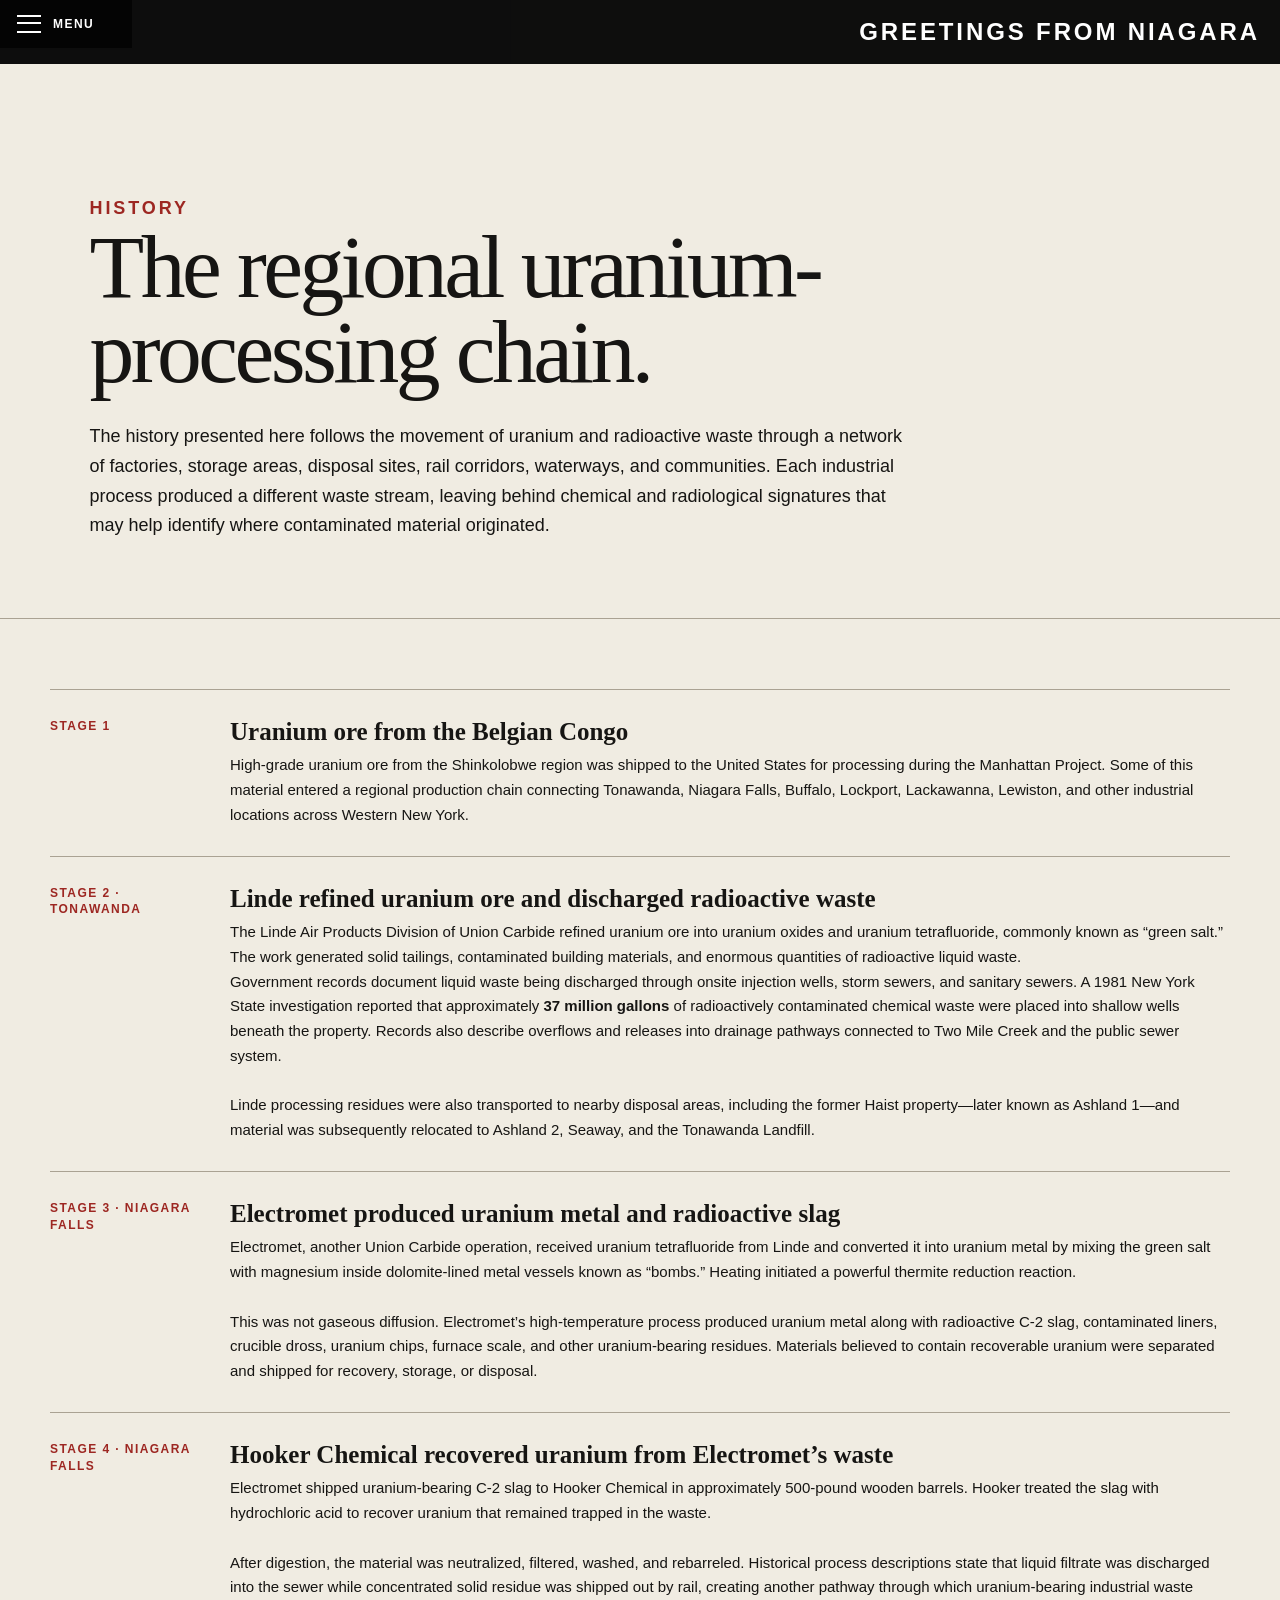
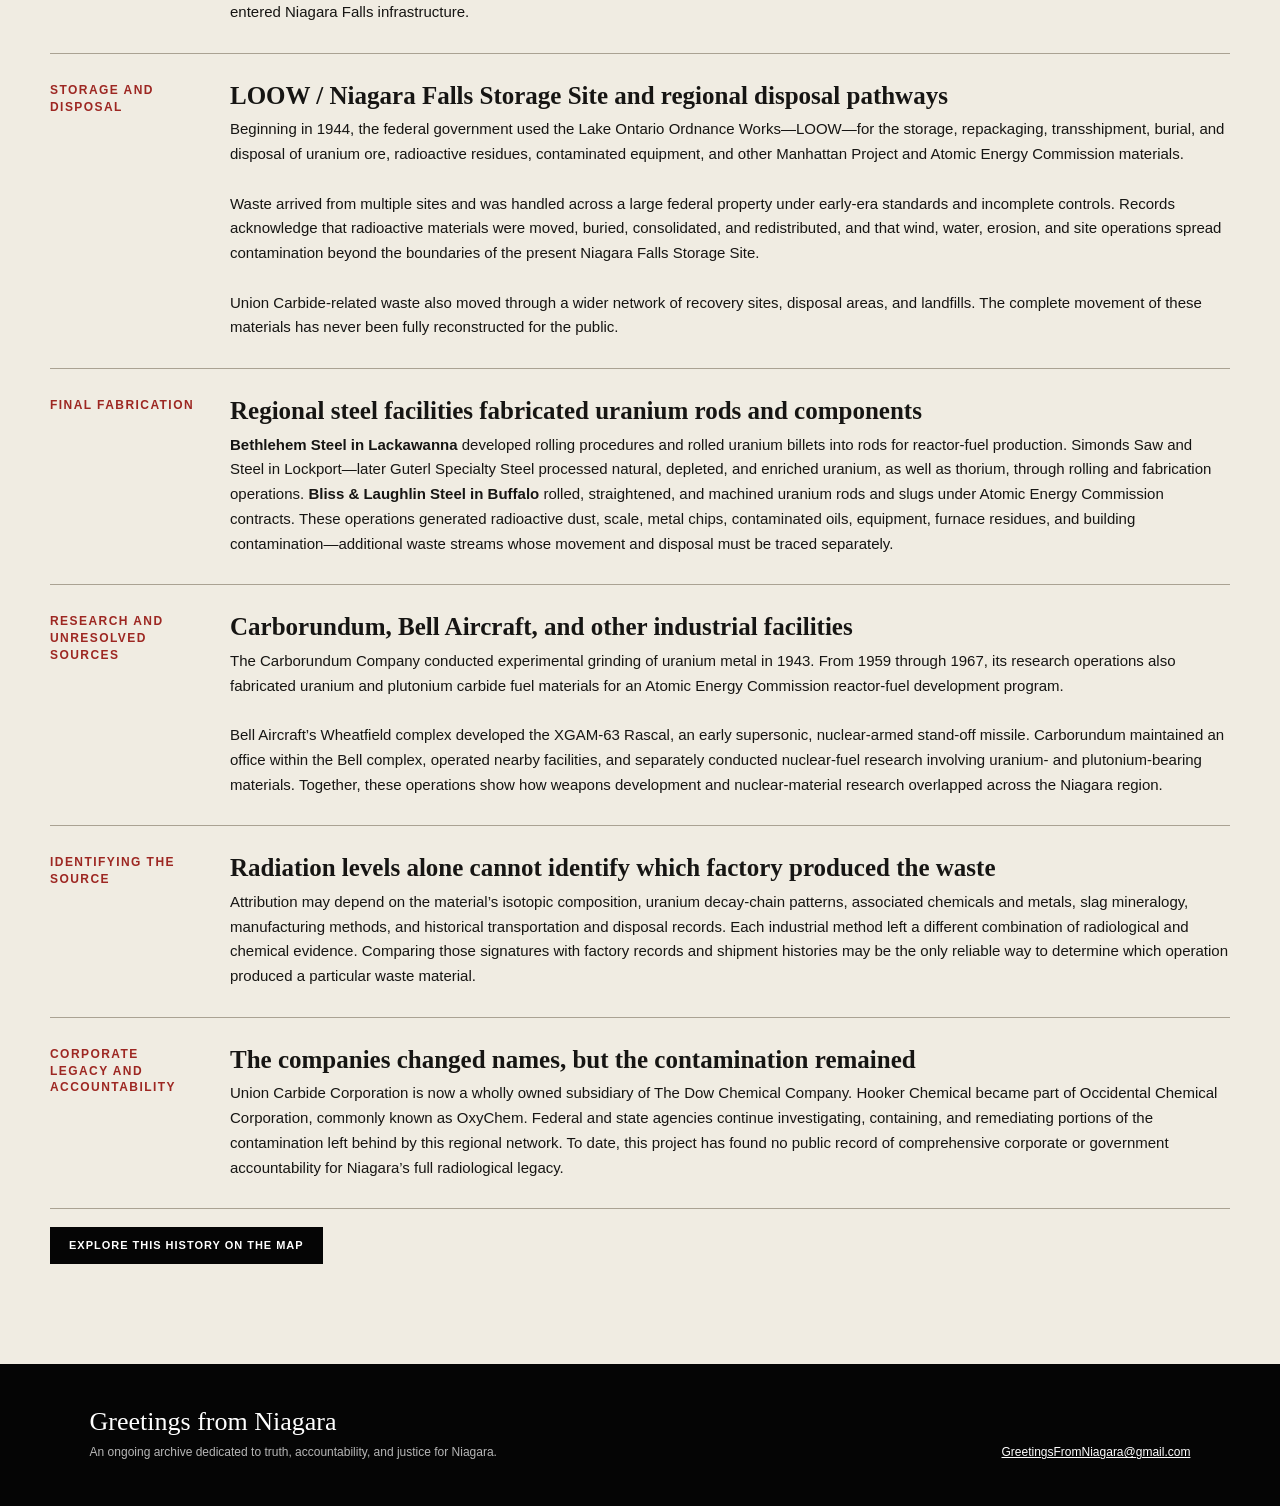
==== history.html @ c81a0058 "Add files via upload" ====
<!doctype html>
<html lang="en">
<head>
<meta charset="utf-8">
<meta name="viewport" content="width=device-width,initial-scale=1">
<title>History | Greetings from Niagara</title>
<meta name="description" content="The regional uranium-processing chain and industrial history.">
<link rel="stylesheet" href="site.css?v=1.3">
<link rel="stylesheet" href="animations.css?v=1.216">
</head>
<body class="site-page">

<button class="global-menu-button" type="button" aria-expanded="false" aria-controls="globalSiteMenu">
  <span class="global-menu-lines" aria-hidden="true"></span>
  <span>MENU</span>
</button>
<div id="globalSiteMenu" class="global-menu" hidden>
  <div class="global-menu-backdrop" data-close-menu></div>
  <div class="global-menu-panel" role="dialog" aria-modal="true" aria-label="Website menu">
    <button class="global-menu-close" type="button" aria-label="Close menu" data-close-menu>×</button>
    <p class="global-menu-kicker">GREETINGS FROM NIAGARA</p>
    <nav class="global-menu-nav" aria-label="Main navigation"><a href="index.html">Interactive Map</a>
<a href="about.html">About</a>
<a class="active" href="history.html">History</a>
<a href="voices.html">Voices from Niagara</a>
<a href="share.html">Share Your Story</a>
<a href="archive.html">The Evidence</a>
<a href="reca-eeoicpa.html">RECA &amp; EEOICPA</a>
<a href="necra.html">Survey Updates &amp; Resources</a>
<a href="exhibitions.html">Exhibitions</a>
<a href="contact.html">Contact</a></nav>

    <div class="global-menu-social" aria-label="Social media and sharing">
      <p class="global-menu-social-title">FOLLOW / SHARE</p>
      <div class="global-menu-social-links">
        <a href="https://www.instagram.com/natalia.neuhaus/" target="_blank" rel="noopener noreferrer">Instagram</a>
        <button type="button" data-share-action="facebook">Facebook</button>
        <button type="button" data-share-action="x">X</button>
        <button type="button" data-share-action="copy">Copy link</button>
        <button type="button" data-share-action="email">Email</button>
      </div>
    </div>

  </div>
</div>

<header class="site-header">
  <a class="site-wordmark" href="index.html">GREETINGS FROM NIAGARA</a>
</header>
<main class="site-main">

<section class="page-intro">
  <p class="site-eyebrow">HISTORY</p>
  <h1>The regional uranium-processing chain.</h1>
  <p>The history presented here follows the movement of uranium and radioactive waste through a network of factories, storage areas, disposal sites, rail corridors, waterways, and communities. Each industrial process produced a different waste stream, leaving behind chemical and radiological signatures that may help identify where contaminated material originated.</p>
</section>
<section class="content-wrap">
  <div class="timeline">

    <article class="timeline-item">
      <div class="timeline-year">Stage 1</div>
      <div>
        <h3>Uranium ore from the Belgian Congo</h3>
        <p>High-grade uranium ore from the Shinkolobwe region was shipped to the United States for processing during the Manhattan Project. Some of this material entered a regional production chain connecting Tonawanda, Niagara Falls, Buffalo, Lockport, Lackawanna, Lewiston, and other industrial locations across Western New York.</p>
      </div>
    </article>

    <article class="timeline-item">
      <div class="timeline-year">Stage 2 · Tonawanda</div>
      <div>
        <h3>Linde refined uranium ore and discharged radioactive waste</h3>
        <p>The Linde Air Products Division of Union Carbide refined uranium ore into uranium oxides and uranium tetrafluoride, commonly known as “green salt.” The work generated solid tailings, contaminated building materials, and enormous quantities of radioactive liquid waste.</p>
        <p>Government records document liquid waste being discharged through onsite injection wells, storm sewers, and sanitary sewers. A 1981 New York State investigation reported that approximately <strong>37 million gallons</strong> of radioactively contaminated chemical waste were placed into shallow wells beneath the property. Records also describe overflows and releases into drainage pathways connected to Two Mile Creek and the public sewer system.</p>
        <p>&nbsp;</p><p>Linde processing residues were also transported to nearby disposal areas, including the former Haist property—later known as Ashland 1—and material was subsequently relocated to Ashland 2, Seaway, and the Tonawanda Landfill.</p>
      </div>
    </article>

    <article class="timeline-item">
      <div class="timeline-year">Stage 3 · Niagara Falls</div>
      <div>
        <h3>Electromet produced uranium metal and radioactive slag</h3>
        <p>Electromet, another Union Carbide operation, received uranium tetrafluoride from Linde and converted it into uranium metal by mixing the green salt with magnesium inside dolomite-lined metal vessels known as “bombs.” Heating initiated a powerful thermite reduction reaction.</p>
        <p>&nbsp;</p><p>This was not gaseous diffusion. Electromet’s high-temperature process produced uranium metal along with radioactive C-2 slag, contaminated liners, crucible dross, uranium chips, furnace scale, and other uranium-bearing residues. Materials believed to contain recoverable uranium were separated and shipped for recovery, storage, or disposal.</p>
      </div>
    </article>

    <article class="timeline-item">
      <div class="timeline-year">Stage 4 · Niagara Falls</div>
      <div>
        <h3>Hooker Chemical recovered uranium from Electromet’s waste</h3>
        <p>Electromet shipped uranium-bearing C-2 slag to Hooker Chemical in approximately 500-pound wooden barrels. Hooker treated the slag with hydrochloric acid to recover uranium that remained trapped in the waste.</p>
        <p>&nbsp;</p><p>After digestion, the material was neutralized, filtered, washed, and rebarreled. Historical process descriptions state that liquid filtrate was discharged into the sewer while concentrated solid residue was shipped out by rail, creating another pathway through which uranium-bearing industrial waste entered Niagara Falls infrastructure.</p>
      </div>
    </article>

    <article class="timeline-item">
      <div class="timeline-year">Storage and disposal</div>
      <div>
        <h3>LOOW / Niagara Falls Storage Site and regional disposal pathways</h3>
        <p>Beginning in 1944, the federal government used the Lake Ontario Ordnance Works—LOOW—for the storage, repackaging, transshipment, burial, and disposal of uranium ore, radioactive residues, contaminated equipment, and other Manhattan Project and Atomic Energy Commission materials.</p>
        <p>&nbsp;</p><p>Waste arrived from multiple sites and was handled across a large federal property under early-era standards and incomplete controls. Records acknowledge that radioactive materials were moved, buried, consolidated, and redistributed, and that wind, water, erosion, and site operations spread contamination beyond the boundaries of the present Niagara Falls Storage Site.</p>
        <p>&nbsp;</p><p>Union Carbide-related waste also moved through a wider network of recovery sites, disposal areas, and landfills. The complete movement of these materials has never been fully reconstructed for the public.</p>
      </div>
    </article>

    <article class="timeline-item">
      <div class="timeline-year">Final fabrication</div>
      <div>
        <h3>Regional steel facilities fabricated uranium rods and components</h3>
        <p><strong>Bethlehem Steel in Lackawanna</strong> developed rolling procedures and rolled uranium billets into rods for reactor-fuel production. Simonds Saw and Steel in Lockport—later Guterl Specialty Steel</strong> processed natural, depleted, and enriched uranium, as well as thorium, through rolling and fabrication operations. <strong>Bliss &amp; Laughlin Steel in Buffalo</strong> rolled, straightened, and machined uranium rods and slugs under Atomic Energy Commission contracts. These operations generated radioactive dust, scale, metal chips, contaminated oils, equipment, furnace residues, and building contamination—additional waste streams whose movement and disposal must be traced separately.</p>
      </div>
    </article>

    <article class="timeline-item">
      <div class="timeline-year">Research and unresolved sources</div>
      <div>
        <h3>Carborundum, Bell Aircraft, and other industrial facilities</h3>
        <p>The Carborundum Company conducted experimental grinding of uranium metal in 1943. From 1959 through 1967, its research operations also fabricated uranium and plutonium carbide fuel materials for an Atomic Energy Commission reactor-fuel development program.</p>
       <p>&nbsp;</p> <p>Bell Aircraft’s Wheatfield complex developed the XGAM-63 Rascal, an early supersonic, nuclear-armed stand-off missile. Carborundum maintained an office within the Bell complex, operated nearby facilities, and separately conducted nuclear-fuel research involving uranium- and plutonium-bearing materials. Together, these operations show how weapons development and nuclear-material research overlapped across the Niagara region.</p>
      </div>
    </article>

    <article class="timeline-item">
      <div class="timeline-year">Identifying the source</div>
      <div>
        <h3>Radiation levels alone cannot identify which factory produced the waste</h3>
        <p>Attribution may depend on the material’s isotopic composition, uranium decay-chain patterns, associated chemicals and metals, slag mineralogy, manufacturing methods, and historical transportation and disposal records. Each industrial method left a different combination of radiological and chemical evidence. Comparing those signatures with factory records and shipment histories may be the only reliable way to determine which operation produced a particular waste material.</p>
      </div>
    </article>

    <article class="timeline-item">
      <div class="timeline-year">Corporate legacy and accountability</div>
      <div>
        <h3>The companies changed names, but the contamination remained</h3>
        <p>Union Carbide Corporation is now a wholly owned subsidiary of The Dow Chemical Company. Hooker Chemical became part of Occidental Chemical Corporation, commonly known as OxyChem. Federal and state agencies continue investigating, containing, and remediating portions of the contamination left behind by this regional network. To date, this project has found no public record of comprehensive corporate or government accountability for Niagara’s full radiological legacy.</p>
      </div>
    </article>

  </div>
  <a class="button-link" href="index.html">Explore this history on the map</a>
</section>

</main>
<footer class="site-footer">
  <div>
    <strong>Greetings from Niagara</strong>
    <p>An ongoing archive dedicated to truth, accountability, and justice for Niagara.</p>
  </div>
  <p><a href="mailto:GreetingsFromNiagara@gmail.com">GreetingsFromNiagara@gmail.com</a></p>
</footer>
<script src="site.js?v=1.1"></script>

</body>
</html>
---- site.css ----
:root{
  --site-black:#050505;
  --site-paper:#f0ece2;
  --site-paper-2:#e4ded1;
  --site-line:#aaa293;
  --site-ink:#161513;
  --site-muted:#69645d;
  --site-red:#9d2722;
  --site-max:1180px;
}

/* Shared menu — isolated so the existing map remains visually intact. */
.global-menu-button{
  position:fixed;
  z-index:3005;
  top:0;
  left:0;
  display:flex;
  align-items:center;
  gap:12px;
  min-width:132px;
  height:48px;
  padding:0 17px;
  border:0;
  border-radius:0;
  background:rgba(5,5,5,.94);
  color:#fff;
  font:700 12px/1 Arial,Helvetica,sans-serif;
  letter-spacing:.12em;
  cursor:pointer;
}
.global-menu-button--map{
  top:14px;
}
.global-menu-button:hover,
.global-menu-button:focus-visible{
  background:#1d1d1d;
}
.global-menu-button:focus-visible{
  outline:3px solid #fff;
  outline-offset:-5px;
}
.global-menu-lines{
  position:relative;
  width:24px;
  height:14px;
  border-top:2px solid currentColor;
  border-bottom:2px solid currentColor;
}
.global-menu-lines::after{
  content:"";
  position:absolute;
  left:0;
  right:0;
  top:5px;
  border-top:2px solid currentColor;
}
.global-menu[hidden]{display:none}
.global-menu{
  position:fixed;
  inset:0;
  z-index:5000;
}
.global-menu-backdrop{
  position:absolute;
  inset:0;
  background:rgba(0,0,0,.62);
  backdrop-filter:blur(2px);
}
.global-menu-panel{
  position:absolute;
  inset:0 auto 0 0;
  width:min(520px,92vw);
  box-sizing:border-box;
  overflow:auto;
  padding:74px 54px 52px;
  background:var(--site-black);
  color:#fff;
  box-shadow:12px 0 32px rgba(0,0,0,.34);
}
.global-menu-close{
  position:absolute;
  top:18px;
  right:23px;
  width:42px;
  height:42px;
  padding:0;
  border:0;
  background:transparent;
  color:#fff;
  font:300 42px/1 Arial,Helvetica,sans-serif;
  cursor:pointer;
}
.global-menu-kicker{
  margin:0 0 42px;
  color:#aaa;
  font:700 12px/1.3 Arial,Helvetica,sans-serif;
  letter-spacing:.16em;
}
.global-menu-nav{
  display:grid;
  gap:3px;
}
.global-menu-nav a{
  display:block;
  padding:13px 0 14px;
  border-bottom:1px solid rgba(255,255,255,.18);
  color:#fff!important;
  font:500 clamp(25px,4vw,42px)/1.08 Georgia,"Times New Roman",serif;
  text-decoration:none!important;
}
.global-menu-nav a:hover,
.global-menu-nav a.active{
  color:#d9d2c4!important;
  padding-left:13px;
}
body.menu-open{overflow:hidden}

/* Editorial pages */
.site-page{
  margin:0;
  background:var(--site-paper);
  color:var(--site-ink);
  font-family:Arial,Helvetica,sans-serif;
}
.site-header{
  position:sticky;
  top:0;
  z-index:1200;
  display:flex;
  align-items:center;
  justify-content:flex-end;
  min-height:64px;
  padding:0 20px 0 150px;
  background:rgba(5,5,5,.96);
  color:#fff;
}
.site-wordmark{
  color:#fff!important;
  font:700 clamp(18px,2.4vw,31px)/1 Arial,Helvetica,sans-serif;
  letter-spacing:.12em;
  text-decoration:none!important;
  white-space:nowrap;
  font-size: 1.5em;
}
.site-main{
  min-height:calc(100vh - 64px);
}
.site-hero{
  display:grid;
  grid-template-columns:minmax(0,1.15fr) minmax(300px,.85fr);
  min-height:560px;
  border-bottom:1px solid var(--site-line);
  
}
.site-hero-copy{
  display:flex;
  flex-direction:column;
  justify-content:flex-end;
  padding:clamp(50px,8vw,105px) clamp(28px,7vw,100px);
  background:
    linear-gradient(135deg,rgba(157,39,34,.12),transparent 48%),
    var(--site-paper);
}
.site-eyebrow{
  margin:0 0 18px;
  color:var(--site-red);
  font:700 11px/1.2 Arial,Helvetica,sans-serif;
  letter-spacing:.16em;
  text-transform:uppercase;
}
.site-hero h1,
.page-intro h1{
  max-width:820px;
  margin:0;
  font:500 clamp(45px,7vw,92px)/.95 Georgia,"Times New Roman",serif;
  letter-spacing:-.04em;
}
.site-hero-copy p{
  max-width:700px;
  margin:28px 0 0;
  font:17px/1.62 Arial,Helvetica,sans-serif;
}
.site-hero-art{
  position:relative;
  min-height:420px;
  overflow:hidden;
  background:
  linear-gradient(rgba(5,5,5,.28), rgba(5,5,5,.28)),
  url("https://natalianeuhaus.com/wp-content/uploads/2026/07/Natalia_Neuhaus-31-scaled.jpg") center / cover no-repeat;
}
.site-hero-art::before,
.site-hero-art::after{
  content:"";
  position:absolute;
  border-radius:50%;
}
.site-hero-art::before{
  width:65%;
  aspect-ratio:1;
  right:-22%;
  top:14%;
}
.site-hero-art::after{
  width:42%;
  aspect-ratio:1;
  left:12%;
  bottom:-18%;
}
.site-hero-label{
  position:absolute;
  right:25px;
  bottom:25px;
  max-width:280px;
  color:rgba(255,255,255,.75);
  font:11px/1.5 Arial,Helvetica,sans-serif;
  letter-spacing:.08em;
  text-align:right;
  text-transform:uppercase;
}
.page-intro{
  padding:clamp(55px,8vw,110px) clamp(28px,7vw,100px) clamp(40px,6vw,80px);
  border-bottom:1px solid var(--site-line);
}
.page-intro p{
  max-width:820px;
  margin:28px 0 0;
  font-size:18px;
  line-height:1.65;
}
.content-wrap{
  width:min(var(--site-max),calc(100% - 48px));
  margin:0 auto;
  padding:70px 0 100px;
}
.content-grid{
  display:grid;
  grid-template-columns:minmax(0,1.45fr) minmax(260px,.55fr);
  gap:70px;
}
.prose h2,
.section-title{
  margin:58px 0 18px;
  font:500 clamp(30px,4vw,48px)/1.05 Georgia,"Times New Roman",serif;
}
.prose h2:first-child{margin-top:0}
.prose p,
.prose li{
  font-size:16px;
  line-height:1.72;
}
.prose a{color:var(--site-ink)}
.pullquote{
  margin:44px 0;
  padding:28px 0 28px 30px;
  border-left:5px solid var(--site-red);
  font:500 clamp(25px,3.4vw,43px)/1.15 Georgia,"Times New Roman",serif;
}
.side-note{
  position:sticky;
  top:100px;
  align-self:start;
  padding:24px;
  border:1px solid var(--site-line);
  background:rgba(255,255,255,.35);
}
.side-note h3{
  margin:0 0 12px;
  font:600 18px/1.2 Georgia,"Times New Roman",serif;
}
.side-note p,
.side-note li{
  font-size:13px;
  line-height:1.55;
}
.button-link{
  display:inline-block;
  margin-top:18px;
  padding:12px 18px;
  border:1px solid var(--site-black);
  background:var(--site-black);
  color:#fff!important;
  font:700 11px/1 Arial,Helvetica,sans-serif;
  letter-spacing:.09em;
  text-decoration:none!important;
  text-transform:uppercase;
}
.button-link--light{
  background:transparent;
  color:var(--site-black)!important;
}
.card-grid{
  display:grid;
  grid-template-columns:repeat(3,minmax(0,1fr));
  gap:18px;
}
.editorial-card{
  min-height:230px;
  padding:24px;
  border:1px solid var(--site-line);
  background:rgba(255,255,255,.36);
}
.editorial-card h3{
  margin:0 0 14px;
  font:600 24px/1.08 Georgia,"Times New Roman",serif;
}
.editorial-card p{
  margin:0;
  font-size:14px;
  line-height:1.62;
}
.editorial-card .card-meta{
  display:block;
  margin-bottom:24px;
  color:var(--site-red);
  font:700 10px/1.3 Arial,Helvetica,sans-serif;
  letter-spacing:.12em;
  text-transform:uppercase;
}
.timeline{
  display:grid;
  gap:0;
  border-top:1px solid var(--site-line);
}
.timeline-item{
  display:grid;
  grid-template-columns:150px 1fr;
  gap:30px;
  padding:28px 0;
  border-bottom:1px solid var(--site-line);
}
.timeline-year{
  color:var(--site-red);
  font:700 12px/1.4 Arial,Helvetica,sans-serif;
  letter-spacing:.12em;
  text-transform:uppercase;
}
.timeline-item h3{
  margin:0 0 8px;
  font:600 25px/1.1 Georgia,"Times New Roman",serif;
}
.timeline-item p{
  margin:0;
  font-size:15px;
  line-height:1.65;
}
.empty-state{
  padding:48px;
  border:1px solid var(--site-line);
  background:rgba(255,255,255,.3);
  text-align:center;
}
.empty-state h2{
  margin:0 0 14px;
  font:500 38px/1.05 Georgia,"Times New Roman",serif;
}
.empty-state p{
  max-width:650px;
  margin:0 auto;
  font-size:15px;
  line-height:1.65;
}
.site-footer{
  display:grid;
  grid-template-columns:1fr auto;
  gap:30px;
  align-items:end;
  padding:45px clamp(28px,7vw,100px);
  background:var(--site-black);
  color:#fff;
}
.site-footer strong{
  display:block;
  margin-bottom:8px;
  font:500 26px/1 Georgia,"Times New Roman",serif;
}
.site-footer p{
  margin:0;
  color:#b7b7b7;
  font-size:12px;
  line-height:1.5;
}
.site-footer a{color:#fff!important}

/* Submission interface */
.story-form{
  display:grid;
  gap:28px;
}
.form-section{
  padding:28px;
  border:1px solid var(--site-line);
  background:rgba(255,255,255,.36);
}
.form-section h2{
  margin:0 0 8px;
  font:600 30px/1.08 Georgia,"Times New Roman",serif;
}
.form-section > p{
  margin:0 0 22px;
  color:var(--site-muted);
  font-size:14px;
  line-height:1.6;
}
.form-grid{
  display:grid;
  grid-template-columns:repeat(2,minmax(0,1fr));
  gap:18px;
}
.field{
  display:grid;
  gap:7px;
}
.field--full{grid-column:1/-1}
.field label,
.field legend{
  font:700 11px/1.3 Arial,Helvetica,sans-serif;
  letter-spacing:.05em;
  text-transform:uppercase;
}
.field input,
.field select,
.field textarea{
  width:100%;
  box-sizing:border-box;
  padding:12px 13px;
  border:1px solid #8d877d;
  border-radius:0;
  background:#fff;
  color:var(--site-ink);
  font:15px/1.4 Arial,Helvetica,sans-serif;
}
.field textarea{
  min-height:210px;
  resize:vertical;
}
.field-help{
  color:var(--site-muted);
  font-size:12px;
  line-height:1.5;
}
.share-methods{
  display:grid;
  grid-template-columns:repeat(4,minmax(0,1fr));
  gap:8px;
  margin-bottom:20px;
}
.share-method-button{
  min-height:52px;
  padding:10px;
  border:1px solid var(--site-black);
  background:transparent;
  color:var(--site-black);
  font:700 11px/1.25 Arial,Helvetica,sans-serif;
  letter-spacing:.04em;
  cursor:pointer;
  text-transform:uppercase;
}
.share-method-button.active{
  background:var(--site-black);
  color:#fff;
}
.share-panel[hidden]{display:none}
.recorder{
  padding:20px;
  border:1px dashed #7f786e;
  background:rgba(255,255,255,.45);
}
.recorder-controls{
  display:flex;
  flex-wrap:wrap;
  gap:9px;
  margin:14px 0;
}
.recorder button{
  padding:10px 14px;
  border:1px solid var(--site-black);
  background:var(--site-black);
  color:#fff;
  font:700 10px/1 Arial,Helvetica,sans-serif;
  letter-spacing:.06em;
  cursor:pointer;
  text-transform:uppercase;
}
.recorder button[disabled]{opacity:.38;cursor:not-allowed}
.recorder video,
.recorder audio{
  display:block;
  width:100%;
  max-height:360px;
  margin-top:14px;
  background:#111;
}
.permission-list{
  display:grid;
  gap:13px;
}
.permission{
  display:grid;
  grid-template-columns:20px 1fr;
  gap:10px;
  align-items:start;
  font-size:14px;
  line-height:1.48;
}
.permission input{margin-top:3px}
.form-actions{
  display:flex;
  flex-wrap:wrap;
  gap:12px;
  align-items:center;
}
.form-status{
  min-height:20px;
  color:var(--site-red);
  font-size:13px;
}
.preview-banner{
  margin-bottom:28px;
  padding:14px 17px;
  border-left:4px solid var(--site-red);
  background:#fff;
  font-size:13px;
  line-height:1.55;
}

/* Archive */
.archive-groups{
  display:grid;
  grid-template-columns:repeat(2,minmax(0,1fr));
  gap:18px;
}
.archive-group{
  padding:25px;
  border-top:5px solid var(--site-black);
  background:rgba(255,255,255,.35);
}
.archive-group h2{
  margin:0 0 14px;
  font:600 27px/1.08 Georgia,"Times New Roman",serif;
}
.archive-group ul{
  margin:0;
  padding-left:19px;
}
.archive-group li{
  margin:8px 0;
  font-size:14px;
  line-height:1.5;
}

/* Map-specific menu spacing only. */
@media(min-width:701px){
  body:not(.site-page) .global-menu-button--map{
    left:0;
  }
}

@media(max-width:900px){
  .site-hero{grid-template-columns:1fr}
  .site-hero-art{min-height:330px}
  .content-grid{grid-template-columns:1fr}
  .side-note{position:static}
  .card-grid{grid-template-columns:1fr 1fr}
  .share-methods{grid-template-columns:1fr 1fr}
}
@media(max-width:700px){
  .global-menu-button,
  .global-menu-button--map{
    top:0;
    min-width:105px;
    height:42px;
    padding:0 12px;
  }
  .global-menu-panel{padding:68px 28px 40px}
  .site-header{
    min-height:54px;
    padding:0 10px 0 115px;
  }
  .site-wordmark{font-size:14px}
  .site-hero-copy,
  .page-intro{padding-left:24px;padding-right:24px}
  .content-wrap{width:min(100% - 30px,var(--site-max));padding-top:45px}
  .card-grid,
  .archive-groups,
  .form-grid{grid-template-columns:1fr}
  .timeline-item{grid-template-columns:1fr;gap:8px}
  .share-methods{grid-template-columns:1fr}
  .form-section{padding:20px}
  .site-footer{grid-template-columns:1fr}
}


/* v1.3 — social/share links and subtle interaction motion */
.global-menu-panel{
  animation:global-menu-enter .34s cubic-bezier(.22,.75,.28,1);
}
@keyframes global-menu-enter{
  from{transform:translateX(-34px);opacity:.25}
  to{transform:translateX(0);opacity:1}
}
.global-menu-button,
.global-menu-lines,
.global-menu-lines::after,
.global-menu-nav a,
.global-menu-close,
.button-link,
.site-wordmark{
  transition:
    transform .22s ease,
    background-color .22s ease,
    color .22s ease,
    padding-left .22s ease,
    letter-spacing .22s ease,
    opacity .22s ease;
}
.global-menu-button:hover,
.global-menu-button:focus-visible{
  transform:translateX(4px);
}
.global-menu-button:hover .global-menu-lines,
.global-menu-button:focus-visible .global-menu-lines{
  transform:scaleX(1.12);
}
.global-menu-nav a{
  position:relative;
  transform:translateX(0);
}
.global-menu-nav a::before{
  content:"";
  position:absolute;
  left:0;
  bottom:-1px;
  width:0;
  height:2px;
  background:#d9d2c4;
  transition:width .24s ease;
}
.global-menu-nav a:hover,
.global-menu-nav a:focus-visible,
.global-menu-nav a.active{
  transform:translateX(8px);
}
.global-menu-nav a:hover::before,
.global-menu-nav a:focus-visible::before,
.global-menu-nav a.active::before{
  width:42px;
}
.global-menu-close:hover,
.global-menu-close:focus-visible{
  transform:rotate(90deg);
}
.global-menu-social{
  margin-top:34px;
  padding-top:23px;
  border-top:1px solid rgba(255,255,255,.22);
}
.global-menu-social-title{
  margin:0 0 14px;
  color:#aaa;
  font:700 10px/1.2 Arial,Helvetica,sans-serif;
  letter-spacing:.16em;
}
.global-menu-social-links,
.contact-social-links{
  display:flex;
  flex-wrap:wrap;
  gap:8px;
}
.global-menu-social-links a,
.global-menu-social-links button,
.contact-social-links a,
.contact-social-links button{
  appearance:none;
  padding:9px 11px;
  border:1px solid rgba(255,255,255,.34);
  border-radius:0;
  background:transparent;
  color:#fff!important;
  font:700 10px/1 Arial,Helvetica,sans-serif;
  letter-spacing:.06em;
  text-decoration:none!important;
  text-transform:uppercase;
  cursor:pointer;
  transition:
    transform .2s ease,
    background-color .2s ease,
    border-color .2s ease,
    color .2s ease;
}
.global-menu-social-links a:hover,
.global-menu-social-links button:hover,
.global-menu-social-links a:focus-visible,
.global-menu-social-links button:focus-visible{
  transform:translateY(-2px);
  border-color:#d9d2c4;
  background:#d9d2c4;
  color:#050505!important;
}
.contact-social-links{
  margin:4px 0 38px;
}
.contact-social-links a,
.contact-social-links button{
  border-color:var(--site-black);
  color:var(--site-black)!important;
}
.contact-social-links a:hover,
.contact-social-links button:hover,
.contact-social-links a:focus-visible,
.contact-social-links button:focus-visible{
  transform:translateY(-2px);
  background:var(--site-black);
  color:#fff!important;
}
.button-link:hover,
.button-link:focus-visible{
  transform:translateY(-2px);
}
.site-wordmark:hover,
.site-wordmark:focus-visible{
  letter-spacing:.145em;
}
@media(prefers-reduced-motion:reduce){
  .global-menu-panel{
    animation:none;
  }
  .global-menu-button,
  .global-menu-lines,
  .global-menu-lines::after,
  .global-menu-nav a,
  .global-menu-close,
  .button-link,
  .site-wordmark,
  .global-menu-social-links a,
  .global-menu-social-links button,
  .contact-social-links a,
  .contact-social-links button{
    transition:none;
  }
}
/* Right-side resource links */
.side-note a,
.side-note a:visited {
  color: #050505;
  text-decoration-color: rgba(5, 5, 5, 0.45);
  text-decoration-thickness: 1px;
  text-underline-offset: 3px;
}

.side-note a:hover,
.side-note a:focus-visible {
  color: #9e2b25;
  text-decoration-color: #9e2b25;
}

.button-link,
.story-form button,
.share-method-button,
.recorder-controls button {
  cursor: pointer;
}

.button-link:disabled,
.story-form button:disabled {
  cursor: not-allowed;
}


/* v1.4 — recording status, public voices, and mobile form refinements */
html{
  overflow-x:hidden;
}

.method-availability{
  margin:-7px 0 18px;
  padding:11px 13px;
  border-left:4px solid var(--site-red);
  background:#fff;
  color:var(--site-ink);
  font-size:13px;
  line-height:1.5;
}

.share-method-button.is-unavailable{
  border-color:#9f998f;
  background:rgba(255,255,255,.2);
  color:#827c73;
  cursor:not-allowed;
  opacity:.62;
}

.share-method-button.is-unavailable:hover,
.share-method-button.is-unavailable:focus-visible{
  transform:none;
  background:rgba(255,255,255,.2);
  color:#827c73;
}

.recording-status{
  display:flex;
  flex-wrap:wrap;
  align-items:center;
  gap:9px;
  margin:15px 0 4px;
  padding:12px 14px;
  border:1px solid var(--site-red);
  background:#fff;
  color:var(--site-red);
  font:700 12px/1.2 Arial,Helvetica,sans-serif;
  letter-spacing:.08em;
}

.recording-status[hidden]{
  display:none;
}

.recording-status [data-recording-time]{
  margin-left:auto;
  color:var(--site-ink);
  font-variant-numeric:tabular-nums;
  letter-spacing:.04em;
}

.recording-dot{
  width:11px;
  height:11px;
  flex:0 0 11px;
  border-radius:50%;
  background:var(--site-red);
  animation:recording-pulse 1.15s ease-in-out infinite;
}

@keyframes recording-pulse{
  0%,100%{transform:scale(.78);opacity:.48}
  50%{transform:scale(1);opacity:1}
}

.recorder-message{
  min-height:18px;
}

.file-selection-summary{
  overflow-wrap:anywhere;
}

.file-selection-summary.is-error{
  color:var(--site-red);
  font-weight:700;
}

.submission-progress{
  position:relative;
  width:min(320px,100%);
  height:7px;
  overflow:hidden;
  border:1px solid var(--site-line);
  background:rgba(255,255,255,.55);
}

.submission-progress[hidden]{
  display:none;
}

.submission-progress span{
  display:block;
  width:0;
  height:100%;
  background:var(--site-red);
  transition:width .18s ease;
}

.submission-progress.is-indeterminate span{
  animation:submission-progress-move 1.1s ease-in-out infinite;
}

@keyframes submission-progress-move{
  0%{transform:translateX(-120%)}
  100%{transform:translateX(330%)}
}

/* Public Voices archive */
.voices-status{
  padding:20px;
  border:1px solid var(--site-line);
  background:rgba(255,255,255,.35);
  font-size:14px;
  line-height:1.55;
}

.voices-status.is-error{
  border-left:5px solid var(--site-red);
  color:var(--site-red);
}

.voices-archive{
  display:grid;
  gap:34px;
}

.voice-story{
  scroll-margin-top:90px;
  padding:clamp(25px,4vw,48px);
  border:1px solid var(--site-line);
  border-top:6px solid var(--site-black);
  background:rgba(255,255,255,.4);
}

.voice-story-header{
  padding-bottom:24px;
  border-bottom:1px solid var(--site-line);
}

.voice-story-kicker{
  margin:0 0 13px;
  color:var(--site-red);
  font:700 10px/1.35 Arial,Helvetica,sans-serif;
  letter-spacing:.13em;
  text-transform:uppercase;
}

.voice-story h2{
  max-width:900px;
  margin:0;
  font:500 clamp(34px,5vw,62px)/1 Georgia,"Times New Roman",serif;
  letter-spacing:-.025em;
}

.voice-story-byline{
  margin:18px 0 0;
  color:var(--site-muted);
  font:700 12px/1.5 Arial,Helvetica,sans-serif;
  letter-spacing:.045em;
  text-transform:uppercase;
}

.voice-story-body{
  max-width:850px;
  padding:29px 0 5px;
}

.voice-story-body p{
  margin:0 0 1.25em;
  font:17px/1.72 Arial,Helvetica,sans-serif;
  white-space:pre-line;
}

.voice-media-grid{
  display:grid;
  grid-template-columns:repeat(2,minmax(0,1fr));
  gap:18px;
  margin-top:28px;
}

.voice-media{
  min-width:0;
  margin:0;
  border:1px solid var(--site-line);
  background:#fff;
}

.voice-media:only-child{
  grid-column:1/-1;
}

.voice-media-image-link{
  display:block;
  background:#111;
}

.voice-media-image{
  display:block;
  width:100%;
  max-height:760px;
  object-fit:contain;
  background:#111;
}

.voice-media-frame{
  display:block;
  width:100%;
  min-height:340px;
  border:0;
  background:#111;
}

.voice-media--audio .voice-media-frame{
  min-height:180px;
}

.voice-media--document{
  padding:24px;
}

.voice-media-caption{
  padding:10px 12px;
  border-top:1px solid var(--site-line);
  color:var(--site-muted);
  font-size:11px;
  line-height:1.45;
  overflow-wrap:anywhere;
}

.voices-about{
  margin-top:70px;
}

@media(max-width:700px){
  .site-header{
    overflow:hidden;
  }

  .site-wordmark{
    max-width:100%;
    overflow:hidden;
    text-overflow:ellipsis;
  }

  .page-intro{
    padding-top:56px;
    padding-bottom:42px;
  }

  .page-intro h1{
    font-size:clamp(43px,14vw,66px);
    line-height:.96;
  }

  .page-intro p{
    margin-top:22px;
    font-size:16px;
    line-height:1.58;
  }

  .content-wrap{
    width:calc(100% - 24px);
    padding:32px 0 65px;
  }

  .story-form{
    gap:18px;
  }

  .form-section{
    padding:18px 15px;
  }

  .form-section h2{
    font-size:27px;
  }

  .field input,
  .field select,
  .field textarea{
    min-height:48px;
    padding:13px 12px;
    font-size:16px;
  }

  .field textarea{
    min-height:190px;
  }

  .share-methods{
    grid-template-columns:repeat(2,minmax(0,1fr));
    gap:7px;
  }

  .share-method-button{
    min-height:55px;
    padding:9px 7px;
    font-size:10px;
  }

  .recorder{
    padding:16px 13px;
  }

  .recorder-controls{
    display:grid;
    grid-template-columns:1fr 1fr;
    width:100%;
  }

  .recorder-controls button{
    min-height:46px;
  }

  .recorder-controls button:first-child{
    grid-column:1/-1;
  }

  .recording-status{
    align-items:flex-start;
  }

  .recording-status [data-recording-time]{
    width:100%;
    margin-left:20px;
  }

  .recorder video{
    max-height:none;
    aspect-ratio:4/3;
    object-fit:contain;
  }

  .recorder audio{
    min-height:54px;
  }

  .permission{
    grid-template-columns:24px 1fr;
    gap:9px;
    font-size:15px;
  }

  .permission input{
    width:18px;
    height:18px;
  }

  .form-actions{
    display:grid;
    grid-template-columns:1fr;
    align-items:stretch;
  }

  .form-actions .button-link{
    width:100%;
    min-height:50px;
    box-sizing:border-box;
    margin-top:0;
  }

  .submission-progress{
    width:100%;
  }

  .form-status{
    line-height:1.5;
  }

  .voice-story{
    padding:24px 17px;
  }

  .voice-story h2{
    font-size:39px;
  }

  .voice-story-body p{
    font-size:16px;
    line-height:1.64;
  }

  .voice-media-grid{
    grid-template-columns:1fr;
  }

  .voice-media:only-child{
    grid-column:auto;
  }

  .voice-media-frame{
    min-height:260px;
  }

  .voice-media--audio .voice-media-frame{
    min-height:170px;
  }
}

@media(max-width:390px){
  .site-wordmark{
    font-size:12px;
    letter-spacing:.09em;
  }

  .site-header{
    padding-left:108px;
  }

  .share-methods{
    grid-template-columns:1fr;
  }
}

@media(prefers-reduced-motion:reduce){
  .recording-dot,
  .submission-progress.is-indeterminate span{
    animation:none;
  }
}

.recorder video[hidden],
.recorder audio[hidden]{
  display:none;
}

/* v1.5 — searchable Voices mosaic */
.form-grid > .field{
  align-content:start;
}

.field input,
.field select{
  min-height:48px;
}

.field input:-webkit-autofill,
.field input:-webkit-autofill:hover,
.field input:-webkit-autofill:focus,
.field select:-webkit-autofill{
  -webkit-text-fill-color:var(--site-ink);
  -webkit-box-shadow:0 0 0 1000px #fff inset;
  transition:background-color 9999s ease-out 0s;
}

.voices-content-wrap{
  width:min(1320px,calc(100% - 48px));
}

.voices-explorer{
  margin-bottom:34px;
  padding:clamp(22px,3vw,34px);
  border:1px solid var(--site-line);
  border-top:6px solid var(--site-black);
  background:rgba(255,255,255,.42);
}

.voices-explorer[hidden]{
  display:none;
}

.voices-search-row{
  display:grid;
  grid-template-columns:minmax(0,1fr) auto;
  gap:14px;
  align-items:end;
}

.voices-search-field{
  display:grid;
  gap:8px;
}

.voices-search-field label,
.voices-filter-label{
  margin:0;
  color:var(--site-ink);
  font:700 11px/1.3 Arial,Helvetica,sans-serif;
  letter-spacing:.1em;
  text-transform:uppercase;
}

.voices-search-field input{
  width:100%;
  min-height:54px;
  box-sizing:border-box;
  padding:13px 15px;
  border:1px solid var(--site-black);
  border-radius:0;
  background:#fff;
  color:var(--site-ink);
  font:16px/1.4 Arial,Helvetica,sans-serif;
}

.voices-search-field input:focus-visible{
  outline:3px solid rgba(157,39,34,.26);
  outline-offset:2px;
}

.voices-clear-button{
  min-height:54px;
  padding:0 18px;
  border:1px solid var(--site-black);
  border-radius:0;
  background:transparent;
  color:var(--site-black);
  font:700 10px/1 Arial,Helvetica,sans-serif;
  letter-spacing:.08em;
  text-transform:uppercase;
  cursor:pointer;
}

.voices-clear-button:hover,
.voices-clear-button:focus-visible{
  background:var(--site-black);
  color:#fff;
}

.voices-filter-group{
  margin-top:24px;
}

.voices-filter-label{
  margin-bottom:10px;
}

.voices-filter-scroll{
  display:flex;
  flex-wrap:wrap;
  gap:7px;
}

.voices-filter-button{
  min-height:38px;
  padding:9px 12px;
  border:1px solid var(--site-line);
  border-radius:0;
  background:rgba(255,255,255,.55);
  color:var(--site-ink);
  font:700 10px/1.15 Arial,Helvetica,sans-serif;
  letter-spacing:.035em;
  text-transform:uppercase;
  white-space:nowrap;
  cursor:pointer;
}

.voices-filter-button:hover,
.voices-filter-button:focus-visible,
.voices-filter-button.is-active{
  border-color:var(--site-black);
  background:var(--site-black);
  color:#fff;
}

.voices-result-count{
  margin:22px 0 0;
  color:var(--site-muted);
  font:700 11px/1.4 Arial,Helvetica,sans-serif;
  letter-spacing:.08em;
  text-transform:uppercase;
}

.voices-mosaic{
  display:grid;
  grid-template-columns:repeat(12,minmax(0,1fr));
  grid-auto-flow:dense;
  gap:18px;
  align-items:start;
}

.voice-card{
  grid-column:span 4;
  min-width:0;
  scroll-margin-top:90px;
  overflow:hidden;
  border:1px solid var(--site-line);
  border-top:5px solid var(--site-black);
  background:rgba(255,255,255,.48);
}

.voice-card--wide{
  grid-column:span 8;
}

.voice-card--medium{
  grid-column:span 6;
}

.voice-card-cover{
  position:relative;
  display:flex;
  min-height:220px;
  overflow:hidden;
  border-bottom:1px solid var(--site-line);
  background:#151515;
}

.voice-card--wide .voice-card-cover{
  min-height:330px;
}

.voice-card-cover-image{
  display:block;
  width:100%;
  height:100%;
  min-height:220px;
  max-height:520px;
  object-fit:cover;
  transition:transform .45s ease;
}

.voice-card:hover .voice-card-cover-image{
  transform:scale(1.018);
}

.voice-card-media-count{
  position:absolute;
  right:12px;
  bottom:12px;
  padding:7px 9px;
  background:rgba(5,5,5,.86);
  color:#fff;
  font:700 9px/1 Arial,Helvetica,sans-serif;
  letter-spacing:.08em;
  text-transform:uppercase;
}

.voice-card-cover--audio,
.voice-card-cover--video,
.voice-card-cover--document,
.voice-card-cover--written{
  align-items:flex-end;
  gap:18px;
  padding:26px;
  box-sizing:border-box;
}

.voice-card-cover--audio{
  background:
    radial-gradient(circle at 72% 30%,rgba(255,255,255,.09) 0 2px,transparent 3px),
    repeating-linear-gradient(90deg,transparent 0 11px,rgba(255,255,255,.06) 12px 13px),
    #111;
}

.voice-card-cover--video{
  background:
    linear-gradient(135deg,rgba(157,39,34,.86),rgba(5,5,5,.95) 67%),
    #111;
}

.voice-card-cover--document{
  background:
    repeating-linear-gradient(0deg,rgba(5,5,5,.04) 0 1px,transparent 1px 25px),
    var(--site-paper-2);
  color:var(--site-ink);
}

.voice-card-cover--written{
  flex-direction:column;
  align-items:flex-start;
  justify-content:space-between;
  background:
    linear-gradient(145deg,rgba(157,39,34,.12),transparent 52%),
    var(--site-paper-2);
  color:var(--site-ink);
}

.voice-card-play{
  display:grid;
  place-items:center;
  width:64px;
  height:64px;
  flex:0 0 64px;
  border:1px solid currentColor;
  border-radius:50%;
  color:#fff;
  font:700 22px/1 Arial,Helvetica,sans-serif;
}

.voice-card-cover--document .voice-card-play{
  color:var(--site-ink);
}

.voice-card-cover-copy{
  display:grid;
  gap:7px;
  color:#fff;
}

.voice-card-cover--document .voice-card-cover-copy{
  color:var(--site-ink);
}

.voice-card-cover-copy strong{
  font:500 clamp(22px,3vw,34px)/1.08 Georgia,"Times New Roman",serif;
}

.voice-card-cover-eyebrow{
  font:700 10px/1.3 Arial,Helvetica,sans-serif;
  letter-spacing:.13em;
  text-transform:uppercase;
}

.voice-card-quote-mark{
  font:500 105px/.72 Georgia,"Times New Roman",serif;
  color:var(--site-red);
}

.voice-card-body{
  padding:24px;
}

.voice-card--wide .voice-card-body{
  padding:30px;
}

.voice-card-tags{
  display:flex;
  flex-wrap:wrap;
  gap:6px;
  margin-bottom:16px;
}

.voice-card-tag{
  padding:6px 8px;
  border:1px solid var(--site-line);
  color:var(--site-red);
  font:700 9px/1 Arial,Helvetica,sans-serif;
  letter-spacing:.08em;
  text-transform:uppercase;
}

.voice-card-title{
  margin:0;
  font:500 clamp(29px,3.6vw,49px)/1 Georgia,"Times New Roman",serif;
  letter-spacing:-.025em;
}

.voice-card-meta{
  margin:14px 0 0;
  color:var(--site-muted);
  font:700 10px/1.45 Arial,Helvetica,sans-serif;
  letter-spacing:.065em;
  text-transform:uppercase;
}

.voice-card-excerpt{
  margin:18px 0 0;
  font:15px/1.62 Arial,Helvetica,sans-serif;
}

.voice-card-details{
  margin-top:22px;
  border-top:1px solid var(--site-line);
}

.voice-card-summary{
  display:flex;
  align-items:center;
  justify-content:space-between;
  gap:15px;
  padding:16px 0 0;
  list-style:none;
  color:var(--site-ink);
  font:700 10px/1.3 Arial,Helvetica,sans-serif;
  letter-spacing:.08em;
  text-transform:uppercase;
  cursor:pointer;
}

.voice-card-summary::-webkit-details-marker{
  display:none;
}

.voice-card-summary-mark{
  display:grid;
  place-items:center;
  width:28px;
  height:28px;
  flex:0 0 28px;
  border:1px solid var(--site-black);
  font-size:17px;
}

.voice-card-details[open] .voice-card-summary{
  color:var(--site-red);
}

.voice-card-detail-body{
  padding-top:23px;
}

.voice-card-public-details{
  margin:0 0 20px;
  padding:15px 17px;
  border-left:4px solid var(--site-red);
  background:rgba(255,255,255,.65);
  font:14px/1.58 Arial,Helvetica,sans-serif;
}

.voice-card-full-story p{
  margin:0 0 1.15em;
  font:16px/1.7 Arial,Helvetica,sans-serif;
}

.voice-detail-media-grid{
  display:grid;
  grid-template-columns:repeat(2,minmax(0,1fr));
  gap:14px;
  margin-top:24px;
}

.voice-detail-media{
  min-width:0;
  margin:0;
  border:1px solid var(--site-line);
  background:#fff;
}

.voice-detail-media:only-child{
  grid-column:1/-1;
}

.voice-detail-image-link,
.voice-detail-image{
  display:block;
  width:100%;
}

.voice-detail-image{
  max-height:680px;
  object-fit:contain;
  background:#111;
}

.voice-detail-frame{
  display:block;
  width:100%;
  min-height:310px;
  border:0;
  background:#111;
}

.voice-detail-frame--audio{
  min-height:150px;
}

.voice-document-link{
  display:flex;
  align-items:center;
  gap:13px;
  min-height:110px;
  padding:20px;
  box-sizing:border-box;
  color:var(--site-ink)!important;
  font:700 11px/1.4 Arial,Helvetica,sans-serif;
  letter-spacing:.065em;
  text-decoration:none!important;
  text-transform:uppercase;
}

.voice-document-link:hover,
.voice-document-link:focus-visible{
  background:var(--site-black);
  color:#fff!important;
}

.voice-document-icon{
  font-size:24px;
}

.voice-detail-caption{
  padding:10px 12px;
  border-top:1px solid var(--site-line);
  color:var(--site-muted);
  font-size:10px;
  line-height:1.45;
  overflow-wrap:anywhere;
}

.voices-no-results{
  grid-column:1/-1;
  padding:55px 30px;
  border:1px solid var(--site-line);
  background:rgba(255,255,255,.4);
  text-align:center;
}

.voices-no-results h2{
  margin:0 0 12px;
  font:500 clamp(31px,4vw,48px)/1.05 Georgia,"Times New Roman",serif;
}

.voices-no-results p{
  margin:0;
  color:var(--site-muted);
  font-size:15px;
  line-height:1.6;
}

.voices-no-results .button-link{
  margin-top:22px;
  cursor:pointer;
}

@media(max-width:1050px){
  .voice-card,
  .voice-card--medium{
    grid-column:span 6;
  }

  .voice-card--wide{
    grid-column:span 12;
  }
}

@media(max-width:700px){
  .voices-content-wrap{
    width:calc(100% - 24px);
  }

  .voices-explorer{
    margin-bottom:22px;
    padding:19px 15px;
  }

  .voices-search-row{
    grid-template-columns:1fr;
  }

  .voices-clear-button{
    width:100%;
  }

  .voices-filter-scroll{
    flex-wrap:nowrap;
    margin-left:-15px;
    margin-right:-15px;
    padding:0 15px 7px;
    overflow-x:auto;
    overscroll-behavior-inline:contain;
    scrollbar-width:thin;
  }

  .voices-mosaic{
    grid-template-columns:1fr;
    gap:15px;
  }

  .voice-card,
  .voice-card--medium,
  .voice-card--wide{
    grid-column:1;
  }

  .voice-card-cover,
  .voice-card--wide .voice-card-cover{
    min-height:230px;
  }

  .voice-card-cover-image{
    min-height:230px;
  }

  .voice-card-cover--audio,
  .voice-card-cover--video,
  .voice-card-cover--document,
  .voice-card-cover--written{
    padding:21px;
  }

  .voice-card-play{
    width:54px;
    height:54px;
    flex-basis:54px;
  }

  .voice-card-body,
  .voice-card--wide .voice-card-body{
    padding:21px 18px;
  }

  .voice-card-title{
    font-size:38px;
  }

  .voice-detail-media-grid{
    grid-template-columns:1fr;
  }

  .voice-detail-media:only-child{
    grid-column:auto;
  }

  .voice-detail-frame{
    min-height:250px;
  }

  .voice-detail-frame--audio{
    min-height:145px;
  }
}

@media(prefers-reduced-motion:reduce){
  .voice-card-cover-image{
    transition:none;
  }
}

.voice-card-cover--action{
  cursor:pointer;
}

.voice-card-cover--action:focus-visible{
  outline:4px solid var(--site-red);
  outline-offset:-4px;
}
---- animations.css ----
/*
  Greetings from Niagara — interaction layer v1.1
  Loaded after style.css and site.css so the visual design and map data
  remain untouched.
*/

/* Shared motion language */
.panel-toggle,
.panel-toggle-icon::before,
.panel-toggle-icon::after,
.radiation-guide-button,
.leaflet-bottom.leaflet-right > .leaflet-control,
.leaflet-bottom.leaflet-right .leaflet-bar a,
.leaflet-bottom.leaflet-right .leaflet-bar button,
.leaflet-bottom.leaflet-right .address-search-button,
.leaflet-bottom.leaflet-right .leaflet-control-layers-toggle,
.leaflet-bottom.leaflet-right svg{
  transition:
    transform .22s cubic-bezier(.22,.75,.28,1),
    background-color .22s ease,
    color .22s ease,
    box-shadow .22s ease,
    filter .22s ease,
    opacity .22s ease,
    left .22s ease,
    width .22s ease!important;
  font-weight: 100 !important;
}

/* Panel X and collapsed > — same size, no shadow or zoom */
.panel-toggle{
  box-shadow:none!important;
}
.panel-toggle-icon::before,
.panel-toggle-icon::after{
  background:currentColor!important;
}

.panel:not(.is-collapsed) .panel-toggle:hover,
.panel:not(.is-collapsed) .panel-toggle:focus-visible,
.panel.is-collapsed .panel-toggle:hover,
.panel.is-collapsed .panel-toggle:focus-visible{
  transform:none!important;
  background:#4c0b08!important;
  color:#fff!important;
  box-shadow:none!important;
}

/* The existing state change supplies the clean X → > morph. */
.panel.is-collapsed .panel-toggle-icon::before,
.panel.is-collapsed .panel-toggle-icon::after{
  transition:
    top .22s cubic-bezier(.22,.75,.28,1),
    left .22s cubic-bezier(.22,.75,.28,1),
    width .22s cubic-bezier(.22,.75,.28,1),
    transform .22s cubic-bezier(.22,.75,.28,1)!important;
}

/* Top-right title and RAD key — invert on hover, with no motion or shadow */

/* Bottom-right control groups move together, like the Follow / Share buttons */
.leaflet-bottom.leaflet-right > .leaflet-control:hover,
.leaflet-bottom.leaflet-right > .leaflet-control:focus-within{
  transform:translateX(-4px) translateY(-1px);
  box-shadow:5px 5px 0 rgba(5,5,5,.28)!important;
}

/* Search, center, zoom, and layer buttons */
.leaflet-bottom.leaflet-right .leaflet-bar a:hover,
.leaflet-bottom.leaflet-right .leaflet-bar a:focus-visible,
.leaflet-bottom.leaflet-right .leaflet-bar button:hover,
.leaflet-bottom.leaflet-right .leaflet-bar button:focus-visible,
.leaflet-bottom.leaflet-right .address-search-button:hover,
.leaflet-bottom.leaflet-right .address-search-button:focus-visible,
.leaflet-bottom.leaflet-right .leaflet-control-layers-toggle:hover,
.leaflet-bottom.leaflet-right .leaflet-control-layers-toggle:focus-visible{
  transform:translateX(-2px);
  background-color:#ded7ca!important;
}

/* Icon response */
.leaflet-bottom.leaflet-right .address-search-button:hover svg,
.leaflet-bottom.leaflet-right .address-search-button:focus-visible svg,
.leaflet-bottom.leaflet-right .center-map-button:hover svg,
.leaflet-bottom.leaflet-right .center-map-button:focus-visible svg{
  transform:scale(1.14);
}
.leaflet-bottom.leaflet-right .leaflet-control-layers-toggle:hover,
.leaflet-bottom.leaflet-right .leaflet-control-layers-toggle:focus-visible{
  background-size:30px 30px!important;
}
.leaflet-bottom.leaflet-right .leaflet-control-zoom-in:hover,
.leaflet-bottom.leaflet-right .leaflet-control-zoom-in:focus-visible,
.leaflet-bottom.leaflet-right .leaflet-control-zoom-out:hover,
.leaflet-bottom.leaflet-right .leaflet-control-zoom-out:focus-visible{
  font-size:27px!important;
}

/* Expanded layer panel appears gently */
.leaflet-control-layers-expanded{
  transform-origin:right bottom;
  animation:gfn-layer-panel-in .2s cubic-bezier(.22,.75,.28,1);
}
@keyframes gfn-layer-panel-in{
  from{transform:translateX(10px) scale(.98);opacity:.45}
  to{transform:translateX(0) scale(1);opacity:1}
}

/* Address-search panel appears with the same motion */
.address-search-panel.open{
  transform-origin:right bottom;
  animation:gfn-address-panel-in .2s cubic-bezier(.22,.75,.28,1);
}
@keyframes gfn-address-panel-in{
  from{transform:translateX(10px) translateY(5px);opacity:.4}
  to{transform:translateX(0) translateY(0);opacity:1}
}

/* Keep keyboard focus clear */
.panel-toggle:focus-visible,
.radiation-guide-button:focus-visible,
.leaflet-bottom.leaflet-right a:focus-visible,
.leaflet-bottom.leaflet-right button:focus-visible{
  outline:2px solid #050505;
  outline-offset:3px;
}

/* Respect visitors who prefer reduced motion */
@media(prefers-reduced-motion:reduce){
  .panel-toggle,
  .panel-toggle-icon::before,
  .panel-toggle-icon::after,
  .site-brand-control,
  .radiation-guide-button,
  .leaflet-bottom.leaflet-right > .leaflet-control,
  .leaflet-bottom.leaflet-right .leaflet-bar a,
  .leaflet-bottom.leaflet-right .leaflet-bar button,
  .leaflet-bottom.leaflet-right .address-search-button,
  .leaflet-bottom.leaflet-right .leaflet-control-layers-toggle,
  .leaflet-bottom.leaflet-right svg{
    transition:none!important;
  }
  .leaflet-control-layers-expanded,
  .address-search-panel.open{
    animation:none!important;
  }
}

/* v1.216 — left-side close controls morph from X to a back chevron on hover */
.panel:not(.is-collapsed) .panel-toggle:hover .panel-toggle-icon::before,
.panel:not(.is-collapsed) .panel-toggle:focus-visible .panel-toggle-icon::before,
.panel:not(.is-collapsed) .panel-toggle:hover .panel-toggle-icon::after,
.panel:not(.is-collapsed) .panel-toggle:focus-visible .panel-toggle-icon::after{
  left:11px;
  width:15px;
}
.panel:not(.is-collapsed) .panel-toggle:hover .panel-toggle-icon::before,
.panel:not(.is-collapsed) .panel-toggle:focus-visible .panel-toggle-icon::before{
  top:13px;
  transform:rotate(-45deg);
}
.panel:not(.is-collapsed) .panel-toggle:hover .panel-toggle-icon::after,
.panel:not(.is-collapsed) .panel-toggle:focus-visible .panel-toggle-icon::after{
  top:24px;
  transform:rotate(45deg);
}

/* The website drawer uses the same visible X → < response. */
.global-menu-close{
  font-size:0!important;
}
.global-menu-close::before,
.global-menu-close::after{
  content:"";
  position:absolute;
  left:11px;
  top:19px;
  width:20px;
  height:2px;
  background:currentColor;
  transform-origin:center;
  transition:
    top .22s cubic-bezier(.22,.75,.28,1),
    left .22s cubic-bezier(.22,.75,.28,1),
    width .22s cubic-bezier(.22,.75,.28,1),
    transform .22s cubic-bezier(.22,.75,.28,1)!important;
}
.global-menu-close::before{transform:rotate(45deg)}
.global-menu-close::after{transform:rotate(-45deg)}
.global-menu-close:hover,
.global-menu-close:focus-visible{
  transform:none!important;
}
.global-menu-close:hover::before,
.global-menu-close:focus-visible::before,
.global-menu-close:hover::after,
.global-menu-close:focus-visible::after{
  left:11px;
  width:16px;
}
.global-menu-close:hover::before,
.global-menu-close:focus-visible::before{
  top:14px;
  transform:rotate(-45deg);
}
.global-menu-close:hover::after,
.global-menu-close:focus-visible::after{
  top:25px;
  transform:rotate(45deg);
}

/* Deep-red hover: left panel < */
.panel:not(.is-collapsed) .panel-toggle:hover,
.panel:not(.is-collapsed) .panel-toggle:focus-visible {
  background-color: #4c0b08 !important;
  color: #fff !important;
  box-shadow: none !important;
}

/* RAD Key button — compact icon, expands left on hover/open */
.radiation-guide{
  background:transparent!important;
  box-shadow:none!important;
}

.radiation-guide-button{
  display:flex!important;
  align-items:center!important;
  justify-content:flex-end!important;
  gap:0!important;

  box-sizing:border-box!important;
  width:52px!important;
  height:5px!important;
  padding:6px!important;

  background:#F7D255!important;
  color:#fff!important;
  border:0!important;
  box-shadow:none!important;
  outline-offset:3px;

  overflow:hidden!important;
  white-space:nowrap!important;

  transform:none!important;
  filter:none!important;

  transition:
    width 240ms cubic-bezier(.22,.75,.28,1),
    background-color 180ms ease,
    color 180ms ease!important;
}

/* Radiation symbol stays fixed on the right */
.radiation-guide-icon{
  order:2;
  display:block!important;

  width:40px!important;
  height:40px!important;
  min-width:40px!important;
  flex:0 0 40px!important;

  object-fit:cover!important;
  transform:none!important;
  filter:none!important;
}

/* Label is hidden in the compact state */
.radiation-guide-button span{
  order:1;
  display:block;

  max-width:0;
  margin-right:0;
  opacity:0;
  overflow:hidden;

  background:transparent!important;

  font-size:20px!important;
  font-weight:500!important;
  letter-spacing:.06em;
  line-height:1;
  font-family:Arial,Helvetica,sans-serif!important;

  transition:
    max-width 240ms cubic-bezier(.22,.75,.28,1),
    margin-right 240ms ease,
    opacity 140ms ease!important;
}

/* Expand toward the left while hovered or while the legend is open */
.radiation-guide-button:hover,
.radiation-guide-button[aria-expanded="true"]{
  width:175px!important;
  background:#F7D255!important;
  color:#000!important;
  box-shadow:none!important;
  transform:none!important;
  filter:none!important;
  font-family:Arial,Helvetica,sans-serif!important;
  padding: 20px !important;
}

.radiation-guide-button:hover span,
.radiation-guide-button[aria-expanded="true"] span{
  max-width:175px!important;
  margin-right:12px!important;
  opacity:1!important;
}

/* Return cleanly to the icon-only state after closing */
.radiation-guide-button[aria-expanded="false"]:not(:hover){
  width:65px!important;
  height:5px!important;
  padding:20px!important;
  background:#F7D255!important;
  box-shadow:none!important;
  transform:none!important;
  filter:none!important;
}

/* Closed left panel: red reopen button */
.panel.is-collapsed .panel-toggle {
  background: #4c0b08 !important;
  color: #fff !important;
  box-shadow: none !important;
}

/* Hover to reopen: darker blood red */
.panel.is-collapsed .panel-toggle:hover,
.panel.is-collapsed .panel-toggle:focus-visible {
  background: #760b0b !important;
  color: #fff !important;
  box-shadow: 4px 5px 0 rgba(0, 0, 0, 0.3) !important;
  transform: none !important;
}

/* Make the entire RAD Key button clickable, including the symbol */
.radiation-guide {
  padding: 0 !important;
}

.radiation-guide-button {
  cursor: pointer !important;
  touch-action: manipulation;
}

/* Text and PNG cannot intercept clicks or taps */
.radiation-guide-button span,
.radiation-guide-button img,
.radiation-guide-icon {
  pointer-events: none !important;
  user-select: none !important;
  -webkit-user-drag: none !important;
}

/* Animate the RAD Key Legend text */
.radiation-guide-button span {
  transform: translateX(14px);
  filter: blur(3px);
  letter-spacing: 0.14em;
  transition:
    max-width 240ms cubic-bezier(.22,.75,.28,1),
    margin-right 240ms ease,
    opacity 160ms ease,
    transform 240ms cubic-bezier(.22,.75,.28,1),
    filter 220ms ease,
    letter-spacing 240ms ease !important;
}

.radiation-guide-button:hover span,
.radiation-guide-button[aria-expanded="true"] span {
  transform: translateX(0);
  filter: blur(0);
  letter-spacing: 0.04em;
}

/* Bottom border on RAD Key button */
.radiation-guide-button {
  border-bottom: 5px solid #000 !important;
}

/* Move the open RAD Key Legend left of the map controls */
@media (min-width: 701px) {
  .radiation-guide-panel.open {
    position: relative;
    right: 70px;
  }
}
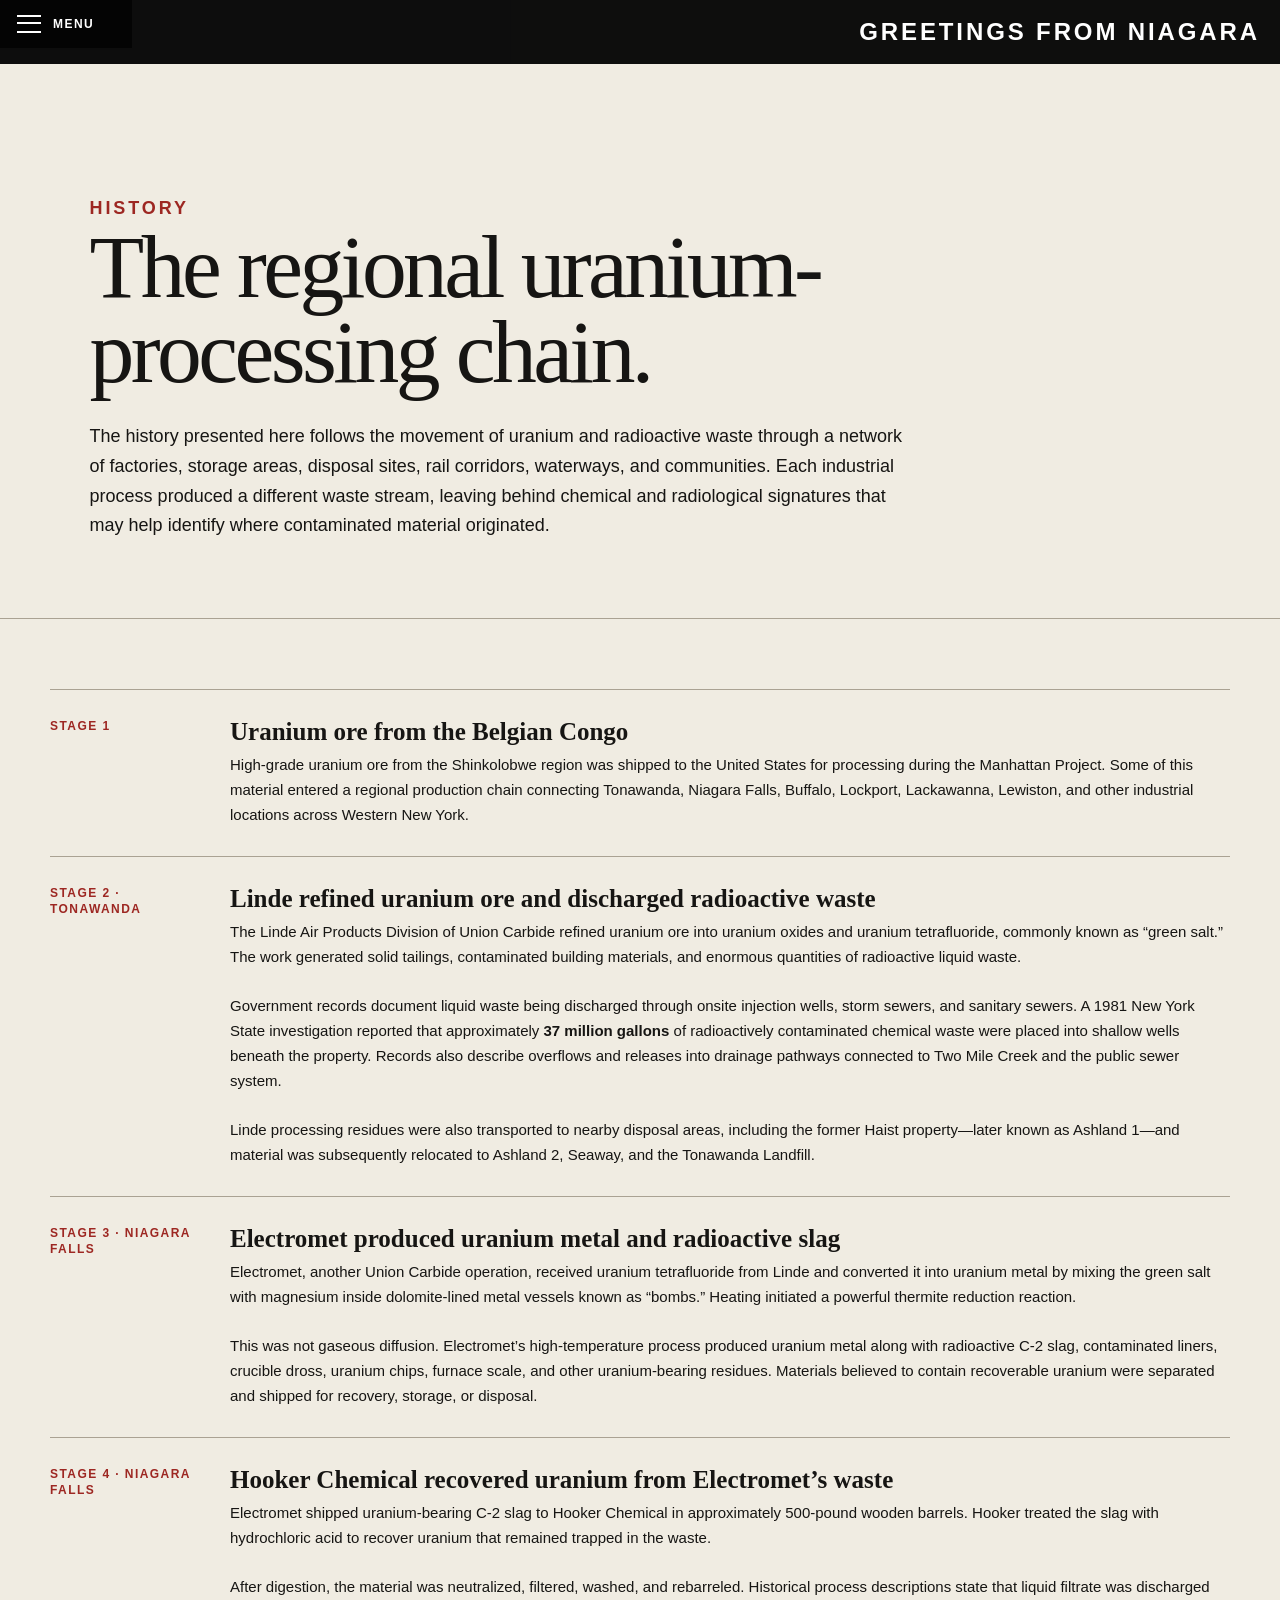
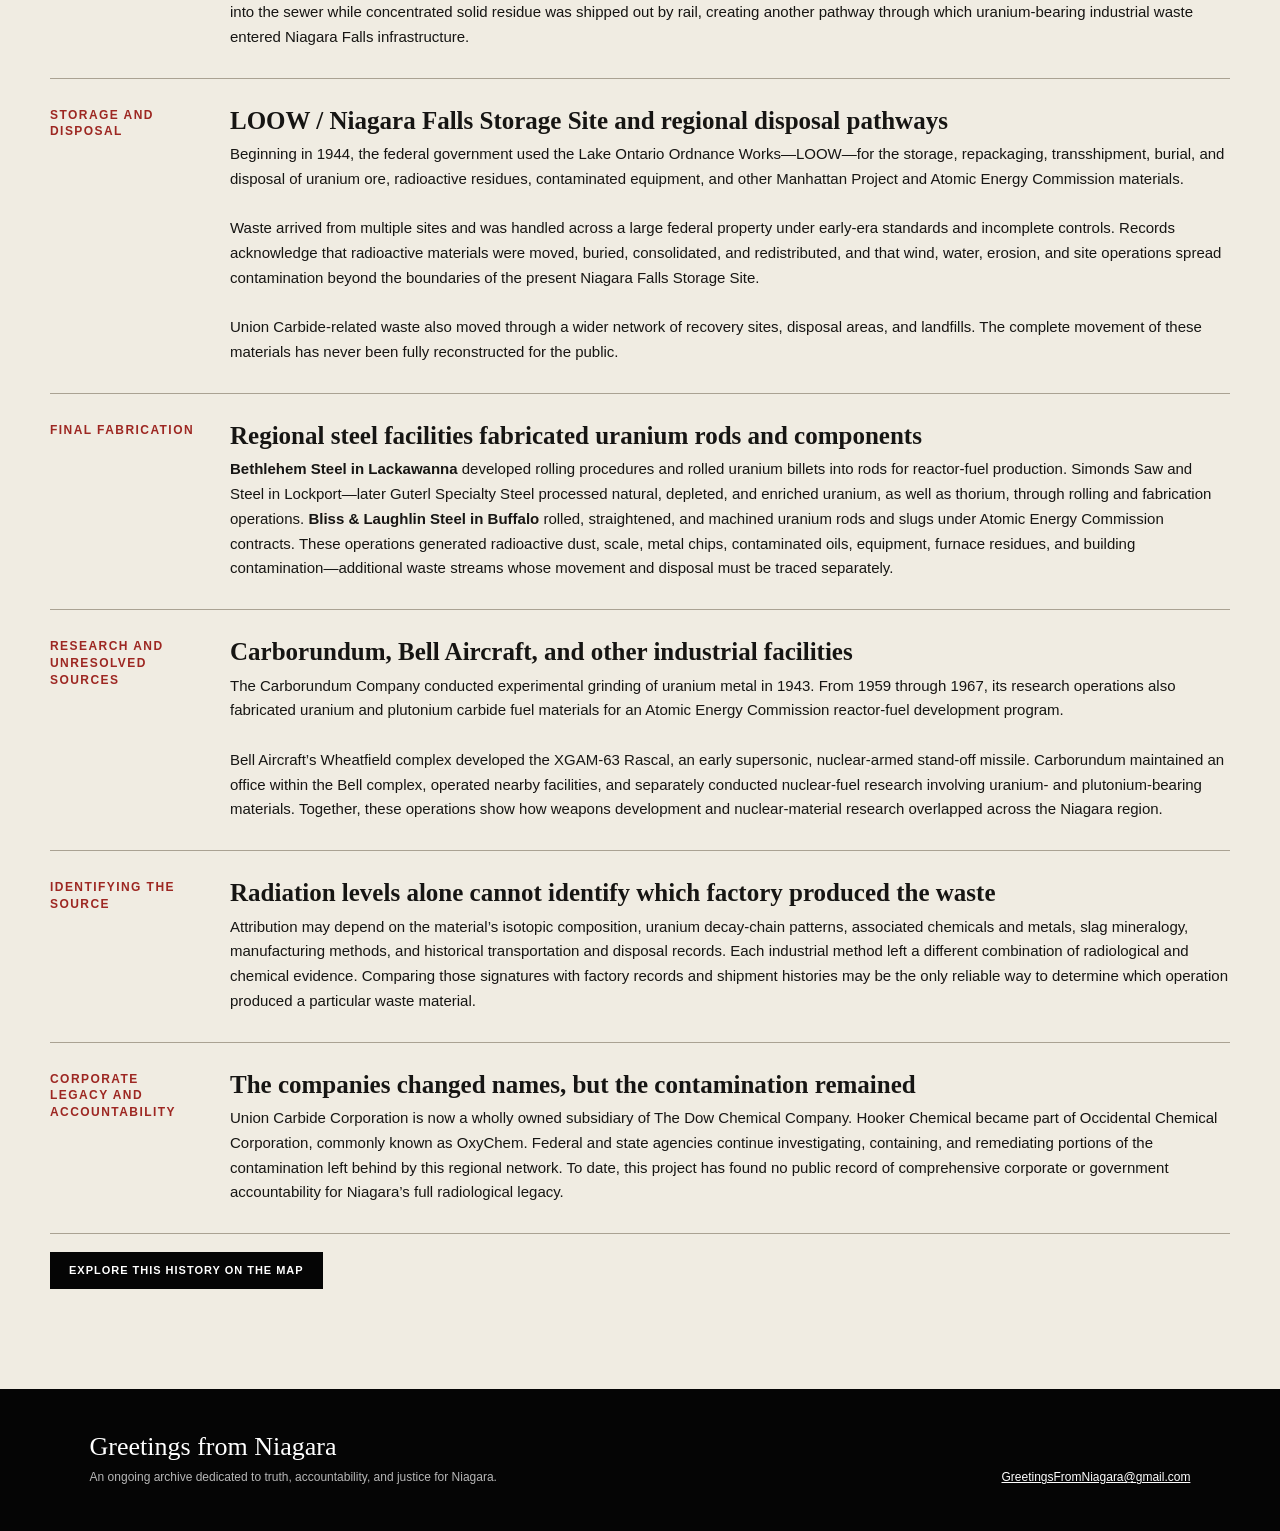
==== commit a14227ca: "Update history.html" ====
--- a/history.html
+++ b/history.html
@@ -70,7 +70,7 @@
       <div>
         <h3>Linde refined uranium ore and discharged radioactive waste</h3>
         <p>The Linde Air Products Division of Union Carbide refined uranium ore into uranium oxides and uranium tetrafluoride, commonly known as “green salt.” The work generated solid tailings, contaminated building materials, and enormous quantities of radioactive liquid waste.</p>
-        <p>Government records document liquid waste being discharged through onsite injection wells, storm sewers, and sanitary sewers. A 1981 New York State investigation reported that approximately <strong>37 million gallons</strong> of radioactively contaminated chemical waste were placed into shallow wells beneath the property. Records also describe overflows and releases into drainage pathways connected to Two Mile Creek and the public sewer system.</p>
+        <p>&nbsp;</p><p>Government records document liquid waste being discharged through onsite injection wells, storm sewers, and sanitary sewers. A 1981 New York State investigation reported that approximately <strong>37 million gallons</strong> of radioactively contaminated chemical waste were placed into shallow wells beneath the property. Records also describe overflows and releases into drainage pathways connected to Two Mile Creek and the public sewer system.</p>
         <p>&nbsp;</p><p>Linde processing residues were also transported to nearby disposal areas, including the former Haist property—later known as Ashland 1—and material was subsequently relocated to Ashland 2, Seaway, and the Tonawanda Landfill.</p>
       </div>
     </article>
--- a/site.css
+++ b/site.css
@@ -1789,3 +1789,10 @@
   outline:4px solid var(--site-red);
   outline-offset:-4px;
 }
+
+/* RECA hero photograph */
+.reca-hero-art {
+  background:
+    linear-gradient(rgba(5,5,5,.28), rgba(5,5,5,.28)),
+    url("https://natalianeuhaus.com/wp-content/uploads/2026/07/Natalia_Neuhaus-2-scaled.jpg") center / cover no-repeat;
+}
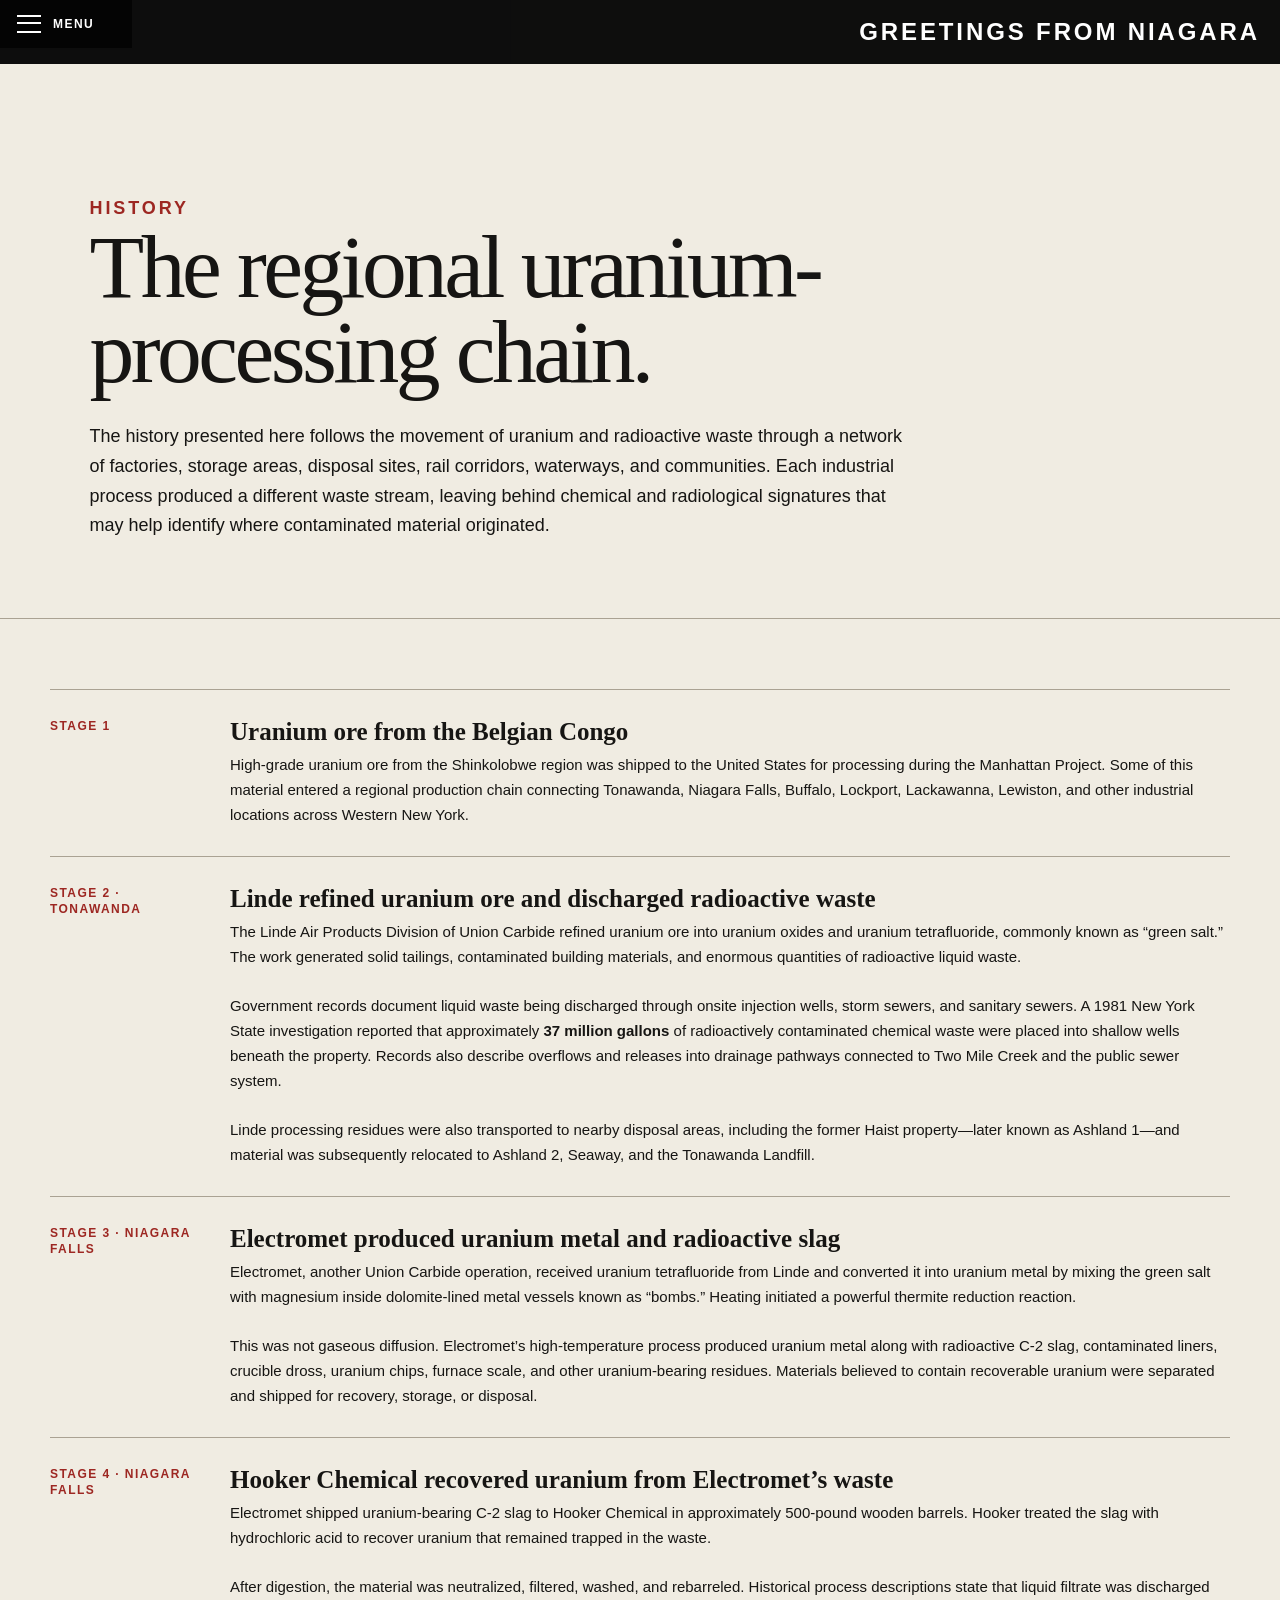
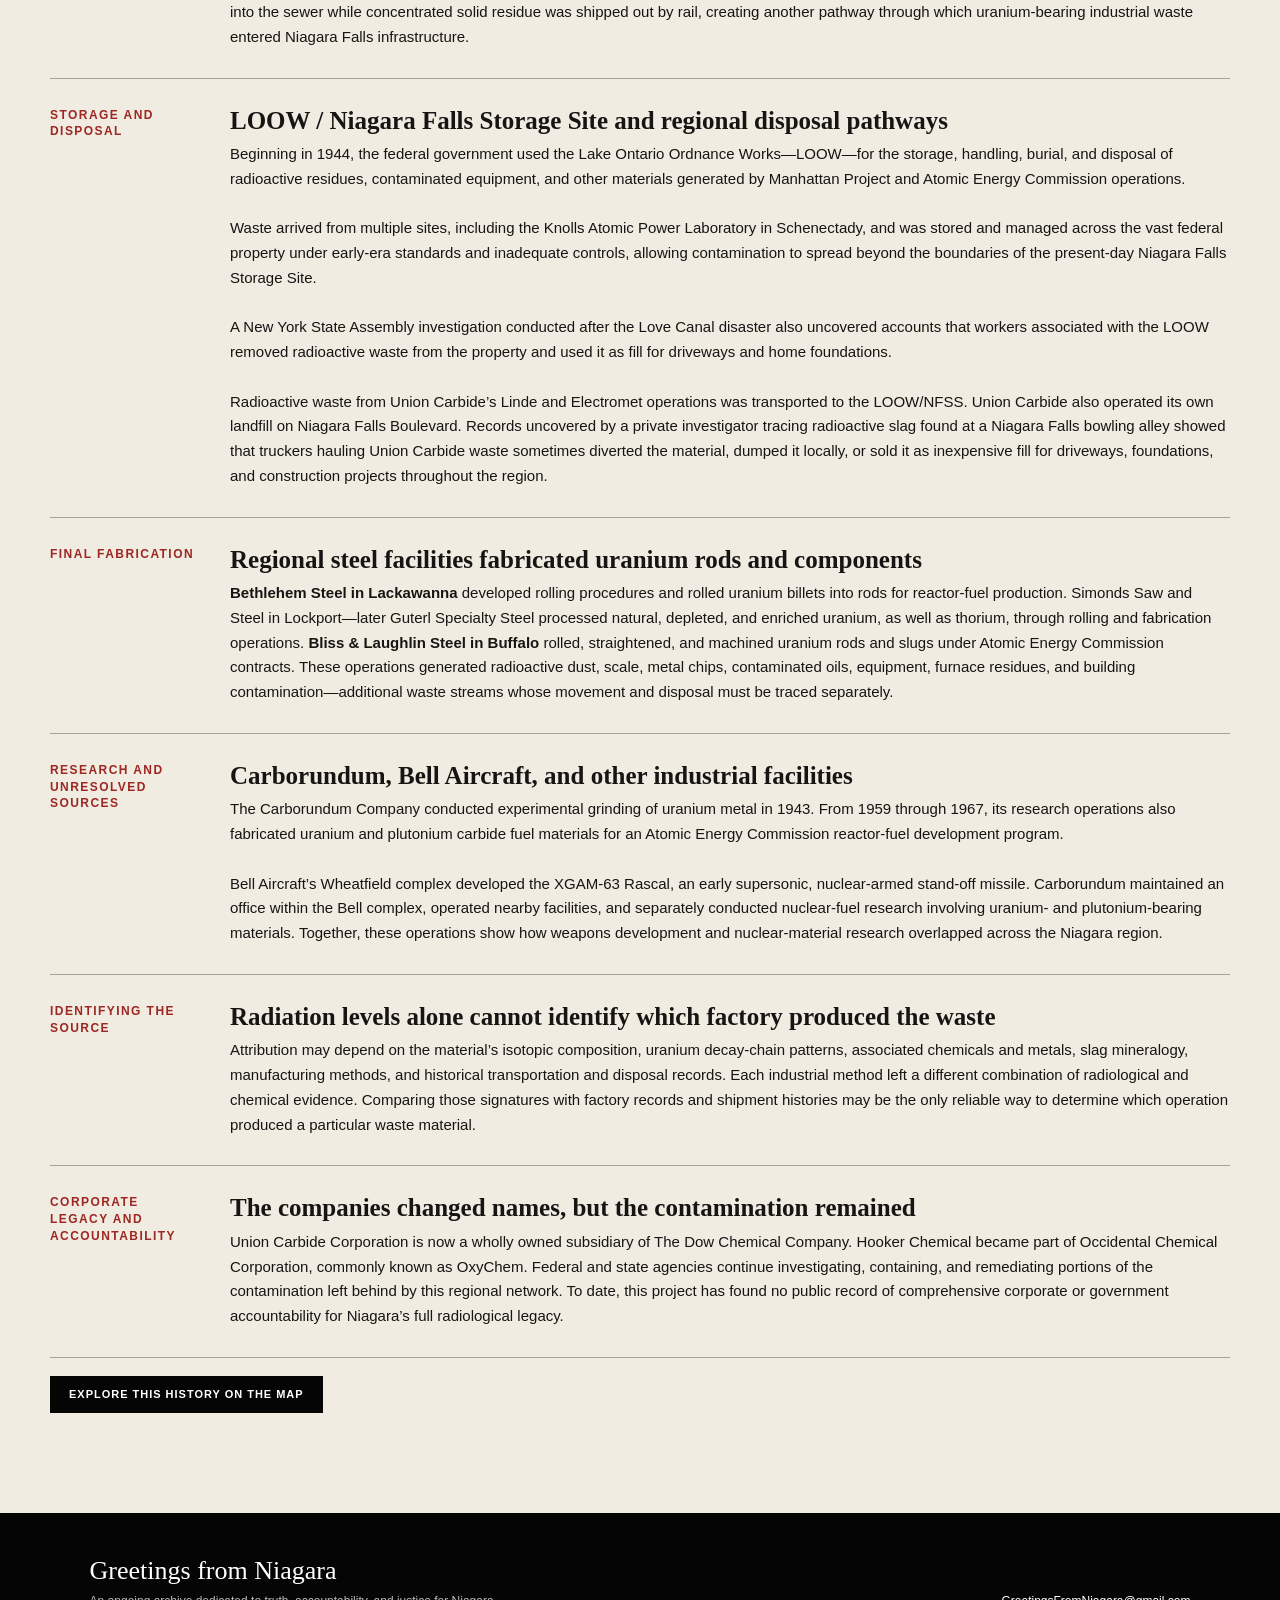
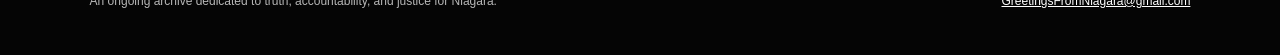
==== commit 90858620: "Update history.html" ====
--- a/history.html
+++ b/history.html
@@ -97,9 +97,10 @@
       <div class="timeline-year">Storage and disposal</div>
       <div>
         <h3>LOOW / Niagara Falls Storage Site and regional disposal pathways</h3>
-        <p>Beginning in 1944, the federal government used the Lake Ontario Ordnance Works—LOOW—for the storage, repackaging, transshipment, burial, and disposal of uranium ore, radioactive residues, contaminated equipment, and other Manhattan Project and Atomic Energy Commission materials.</p>
-        <p>&nbsp;</p><p>Waste arrived from multiple sites and was handled across a large federal property under early-era standards and incomplete controls. Records acknowledge that radioactive materials were moved, buried, consolidated, and redistributed, and that wind, water, erosion, and site operations spread contamination beyond the boundaries of the present Niagara Falls Storage Site.</p>
-        <p>&nbsp;</p><p>Union Carbide-related waste also moved through a wider network of recovery sites, disposal areas, and landfills. The complete movement of these materials has never been fully reconstructed for the public.</p>
+        <p>Beginning in 1944, the federal government used the Lake Ontario Ordnance Works—LOOW—for the storage, handling, burial, and disposal of radioactive residues, contaminated equipment, and other materials generated by Manhattan Project and Atomic Energy Commission operations.</p>
+        <p>&nbsp;</p><p>Waste arrived from multiple sites, including the Knolls Atomic Power Laboratory in Schenectady, and was stored and managed across the vast federal property under early-era standards and inadequate controls, allowing contamination to spread beyond the boundaries of the present-day Niagara Falls Storage Site.</p>
+        <p>&nbsp;</p><p>A New York State Assembly investigation conducted after the Love Canal disaster also uncovered accounts that workers associated with the LOOW removed radioactive waste from the property and used it as fill for driveways and home foundations.</p>
+        <p>&nbsp;</p><p>Radioactive waste from Union Carbide’s Linde and Electromet operations was transported to the LOOW/NFSS. Union Carbide also operated its own landfill on Niagara Falls Boulevard. Records uncovered by a private investigator tracing radioactive slag found at a Niagara Falls bowling alley showed that truckers hauling Union Carbide waste sometimes diverted the material, dumped it locally, or sold it as inexpensive fill for driveways, foundations, and construction projects throughout the region.</p>
       </div>
     </article>
 
